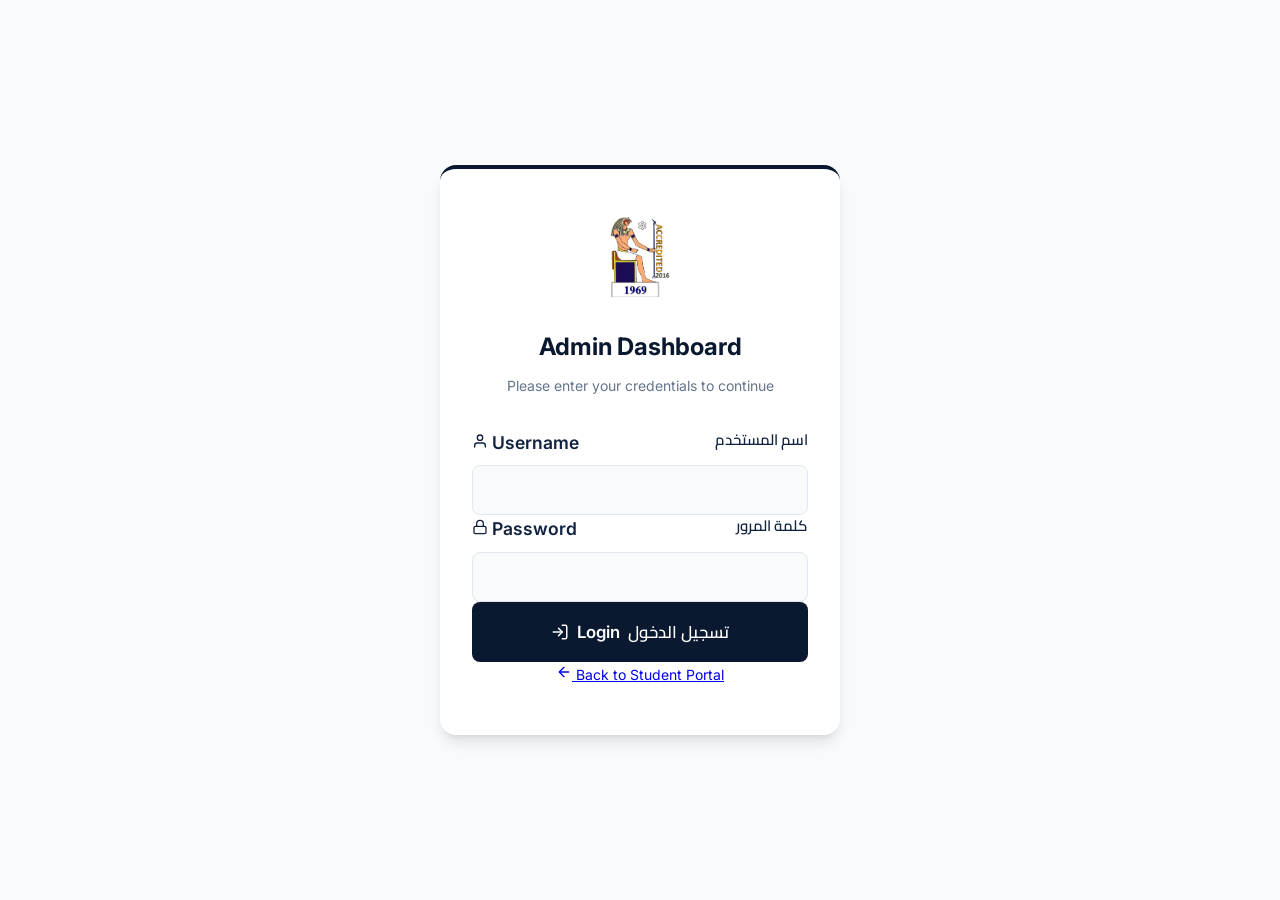
==== admin.html @ 2a8deb70 "upload project" ====
<!DOCTYPE html>
<html lang="en">
<head>
    <meta charset="UTF-8">
    <meta name="viewport" content="width=device-width, initial-scale=1.0">
    <title>Admin Dashboard - Exam Schedule System</title>
    <link href="css/bootstrap.min.css" rel="stylesheet">
    <link rel="stylesheet" href="css/style.css">
</head>
<body>
    <div class="admin-layout">
        <!-- Sidebar -->
        <aside class="admin-sidebar" id="sidebar">
            <div class="admin-sidebar-header">
                <a href="index.html" class="brand">
                    <img src="assets/logo.png" alt="Logo" class="brand-logo" style="height: 40px;" onerror="this.src='data:image/svg+xml,%3Csvg xmlns=\'http://www.w3.org/2000/svg\' width=\'40\' height=\'40\' viewBox=\'0 0 24 24\' fill=\'none\' stroke=\'white\' stroke-width=\'2\' stroke-linecap=\'round\' stroke-linejoin=\'round\'%3E%3Cpath d=\'M22 10v6M2 10l10-5 10 5-10 5z\'/%3E%3Cpath d=\'M6 12v5c3 3 9 3 12 0v-5\'/%3E%3C/svg%3E'">
                    <span class="brand-title">Admin Panel</span>
                </a>
            </div>
            <nav class="admin-nav">
                <a href="#" class="nav-item active" data-tab="manage">
                    <svg xmlns="http://www.w3.org/2000/svg" width="24" height="24" viewBox="0 0 24 24" fill="none" stroke="currentColor" stroke-width="2" stroke-linecap="round" stroke-linejoin="round"><rect x="3" y="3" width="7" height="7"></rect><rect x="14" y="3" width="7" height="7"></rect><rect x="14" y="14" width="7" height="7"></rect><rect x="3" y="14" width="7" height="7"></rect></svg>
                    Manage Schedules
                </a>
                <a href="#" class="nav-item" data-tab="import">
                    <svg xmlns="http://www.w3.org/2000/svg" width="24" height="24" viewBox="0 0 24 24" fill="none" stroke="currentColor" stroke-width="2" stroke-linecap="round" stroke-linejoin="round"><path d="M21 15v4a2 2 0 0 1-2 2H5a2 2 0 0 1-2-2v-4"></path><polyline points="17 8 12 3 7 8"></polyline><line x1="12" y1="3" x2="12" y2="15"></line></svg>
                    Import Data
                </a>
                <a href="index.html" class="nav-item" style="margin-top: auto;">
                    <svg xmlns="http://www.w3.org/2000/svg" width="24" height="24" viewBox="0 0 24 24" fill="none" stroke="currentColor" stroke-width="2" stroke-linecap="round" stroke-linejoin="round"><path d="M9 21H5a2 2 0 0 1-2-2V5a2 2 0 0 1 2-2h4"></path><polyline points="16 17 21 12 16 7"></polyline><line x1="21" y1="12" x2="9" y2="12"></line></svg>
                    Logout
                </a>
            </nav>
        </aside>

        <!-- Main Content -->
        <main class="admin-main">
            <header class="admin-header">
                <button class="menu-toggle" id="menu-toggle">
                    <svg xmlns="http://www.w3.org/2000/svg" width="24" height="24" viewBox="0 0 24 24" fill="none" stroke="currentColor" stroke-width="2" stroke-linecap="round" stroke-linejoin="round"><line x1="3" y1="12" x2="21" y2="12"></line><line x1="3" y1="6" x2="21" y2="6"></line><line x1="3" y1="18" x2="21" y2="18"></line></svg>
                </button>
                <div style="margin-left: auto; display: flex; align-items: center; gap: 1rem;">
                    <span style="font-weight: 500;">Welcome, Admin</span>
                    <div style="width: 40px; height: 40px; border-radius: 50%; background: var(--primary-blue); color: white; display: flex; align-items: center; justify-content: center; font-weight: bold;">A</div>
                </div>
            </header>

            <div class="admin-content">
                
                <!-- Manage Schedules View -->
                <div id="view-manage" class="view-section">
                    <div class="card">
                        <div class="card-header">
                            <h2 class="card-title">Exam Schedules</h2>
                            <button id="add-new-btn" class="btn btn-primary" style="width: auto;">
                                <svg xmlns="http://www.w3.org/2000/svg" width="18" height="18" viewBox="0 0 24 24" fill="none" stroke="currentColor" stroke-width="2" stroke-linecap="round" stroke-linejoin="round"><line x1="12" y1="5" x2="12" y2="19"></line><line x1="5" y1="12" x2="19" y2="12"></line></svg>
                                Add Subject
                            </button>
                        </div>
                        
                        <div class="admin-table-actions" style="margin-bottom: 1.5rem;">
                            <div class="search-box" style="flex: 1; max-width: 300px;">
                                <svg xmlns="http://www.w3.org/2000/svg" width="18" height="18" viewBox="0 0 24 24" fill="none" stroke="currentColor" stroke-width="2" stroke-linecap="round" stroke-linejoin="round"><circle cx="11" cy="11" r="8"></circle><line x1="21" y1="21" x2="16.65" y2="16.65"></line></svg>
                                <input type="text" id="search-input" class="form-input" placeholder="Search subjects...">
                            </div>
                            <select class="form-select" style="width: 200px;" id="filter-dept">
                                <option value="all">All Departments</option>
                                <option value="cs">Computer Science</option>
                                <option value="is">Information Systems</option>
                            </select>
                        </div>

                        <div class="table-wrapper">
                            <table id="admin-table">
                                <thead>
                                    <tr>
                                        <th>Subject Name</th>
                                        <th>Date</th>
                                        <th>Day</th>
                                        <th>Time</th>
                                        <th>Department</th>
                                        <th>Actions</th>
                                    </tr>
                                </thead>
                                <tbody id="admin-tbody">
                                    <!-- Populated by JS -->
                                </tbody>
                            </table>
                        </div>
                    </div>
                </div>

                <!-- Import Data View -->
                <div id="view-import" class="view-section" style="display: none;">
                    <div class="card">
                        <div class="card-header">
                            <h2 class="card-title">Import Schedule Data</h2>
                        </div>
                        <p style="color: var(--text-muted); margin-bottom: 2rem;">Upload a CSV or Excel file to batch import exam schedules. The system will automatically map headers to standard fields.</p>
                        
                        <div class="upload-area" id="upload-area">
                            <svg class="upload-icon" xmlns="http://www.w3.org/2000/svg" width="48" height="48" viewBox="0 0 24 24" fill="none" stroke="currentColor" stroke-width="2" stroke-linecap="round" stroke-linejoin="round"><path d="M21 15v4a2 2 0 0 1-2 2H5a2 2 0 0 1-2-2v-4"></path><polyline points="17 8 12 3 7 8"></polyline><line x1="12" y1="3" x2="12" y2="15"></line></svg>
                            <h3 class="upload-text">Click or drag file to this area to upload</h3>
                            <p class="upload-hint">Supported formats: .csv, .xlsx (Max size: 5MB)</p>
                            <input type="file" id="file-input" accept=".csv, .xlsx" style="display: none;">
                        </div>

                        <div id="import-preview" style="display: none; margin-top: 2rem;">
                            <h3 style="margin-bottom: 1rem; color: var(--primary-blue);">Preview Data</h3>
                            <div class="table-wrapper" style="margin-bottom: 1.5rem;">
                                <table style="font-size: 0.875rem;">
                                    <thead><tr><th>Subject</th><th>Date</th><th>Day</th><th>Time</th><th>Dept.</th><th>Reg.</th></tr></thead>
                                    <tbody id="preview-tbody"></tbody>
                                </table>
                            </div>
                            <div style="display: flex; gap: 1rem; justify-content: flex-end;">
                                <button class="btn btn-outline" id="cancel-import">Cancel</button>
                                <button class="btn btn-primary" id="confirm-import">Confirm Import</button>
                            </div>
                        </div>
                    </div>
                </div>

            </div>
        </main>
    </div>

    <!-- Add/Edit Modal -->
    <div class="modal-overlay" id="form-modal">
        <div class="modal-content">
            <div class="modal-header">
                <h3 id="modal-title">Add New Subject</h3>
                <button class="modal-close" id="close-form-modal">
                    <svg xmlns="http://www.w3.org/2000/svg" width="24" height="24" viewBox="0 0 24 24" fill="none" stroke="currentColor" stroke-width="2" stroke-linecap="round" stroke-linejoin="round"><line x1="18" y1="6" x2="6" y2="18"></line><line x1="6" y1="6" x2="18" y2="18"></line></svg>
                </button>
            </div>
            <div class="modal-body">
                <form id="subject-form">
                    <input type="hidden" id="subject-id">
                    <div class="row">
                        <div class="col-md-6 mb-3">
                            <label class="form-label d-flex align-items-center justify-content-between" for="subject-name">
                                <span>Course Name</span>
                                <span class="arabic text-muted" dir="rtl" style="font-size: 0.85em;">اسم المادة</span>
                            </label>
                            <input type="text" id="subject-name" class="form-input" placeholder="e.g. Mathematics" required>
                        </div>
                        <div class="col-md-6 mb-3">
                            <label class="form-label d-flex align-items-center justify-content-between" for="subject-code">
                                <span>Course Code</span>
                                <span class="arabic text-muted" dir="rtl" style="font-size: 0.85em;">كود المادة</span>
                            </label>
                            <input type="text" id="subject-code" class="form-input" placeholder="e.g. MTH101" required>
                        </div>
                    </div>
                    <div class="row">
                        <div class="col-md-6 mb-3">
                            <label class="form-label d-flex align-items-center justify-content-between" for="subject-date">
                                <span>Date</span>
                                <span class="arabic text-muted" dir="rtl" style="font-size: 0.85em;">التاريخ</span>
                            </label>
                            <input type="date" id="subject-date" class="form-input" required>
                        </div>
                        <div class="col-md-6 mb-3">
                            <label class="form-label d-flex align-items-center justify-content-between" for="subject-day">
                                <span>Day</span>
                                <span class="arabic text-muted" dir="rtl" style="font-size: 0.85em;">اليوم</span>
                            </label>
                            <select id="subject-day" class="form-select custom-select" required>
                                <option value="">Select Day...</option>
                                <option value="Saturday">Saturday</option>
                                <option value="Sunday">Sunday</option>
                                <option value="Monday">Monday</option>
                                <option value="Tuesday">Tuesday</option>
                                <option value="Wednesday">Wednesday</option>
                                <option value="Thursday">Thursday</option>
                            </select>
                        </div>
                    </div>
                    <div class="row">
                        <div class="col-md-6 mb-3">
                            <label class="form-label d-flex align-items-center justify-content-between" for="subject-dept">
                                <span>Department</span>
                                <span class="arabic text-muted" dir="rtl" style="font-size: 0.85em;">القسم</span>
                            </label>
                            <select id="subject-dept" class="form-select custom-select" required>
                                <option value="">Loading...</option>
                                <!-- Populated from API -->
                            </select>
                        </div>
                        <div class="col-md-6 mb-3">
                            <label class="form-label d-flex align-items-center justify-content-between" for="subject-reg">
                                <span>Regulation</span>
                                <span class="arabic text-muted" dir="rtl" style="font-size: 0.85em;">اللائحة</span>
                            </label>
                            <select id="subject-reg" class="form-select custom-select">
                                <option value="">Loading...</option>
                                <!-- Populated from API -->
                            </select>
                        </div>
                    </div>
                    <div class="modal-footer">
                        <button type="button" class="btn btn-outline" id="cancel-form">Cancel</button>
                        <button type="submit" class="btn btn-primary" id="save-subject">Save</button>
                    </div>
                </form>
            </div>
        </div>
    </div>

    <!-- Delete Confirmation Modal -->
    <div class="modal-overlay" id="delete-modal">
        <div class="modal-content" style="max-width: 400px;">
            <div class="modal-header" style="background-color: var(--danger);">
                <h3>Confirm Deletion</h3>
                <button class="modal-close" id="close-delete-modal">
                    <svg xmlns="http://www.w3.org/2000/svg" width="24" height="24" viewBox="0 0 24 24" fill="none" stroke="currentColor" stroke-width="2" stroke-linecap="round" stroke-linejoin="round"><line x1="18" y1="6" x2="6" y2="18"></line><line x1="6" y1="6" x2="18" y2="18"></line></svg>
                </button>
            </div>
            <div class="modal-body">
                <p>Are you sure you want to delete <strong id="delete-subject-name">this subject</strong>? This action cannot be undone.</p>
                <input type="hidden" id="delete-subject-id">
            </div>
            <div class="modal-footer">
                <button class="btn btn-outline" id="cancel-delete">Cancel</button>
                <button class="btn btn-danger" id="confirm-delete" style="background-color: var(--danger); color: white;">Delete</button>
            </div>
        </div>
    </div>

    <!-- Toast Container -->
    <div class="toast-container" id="toast-container"></div>

    <script src="js/bootstrap.bundle.min.js"></script>
    <script src="js/api.js"></script>
    <script src="js/admin.js"></script>
</body>
</html>
---- css/style.css ----
@import url('https://fonts.googleapis.com/css2?family=Inter:wght@300;400;500;600;700&display=swap');
@import url('https://fonts.googleapis.com/css2?family=Cairo:wght@400;600;700&display=swap'); /* For Arabic */

:root {
  /* Color Palette */
  --primary-blue: #0A192F;
  --secondary-blue: #112240;
  --light-blue: #233554;
  --accent-gold: #D4AF37;
  --accent-gold-hover: #F1C40F;
  --bg-color: #F8FAFC;
  --surface-white: #FFFFFF;
  --text-main: #1E293B;
  --text-muted: #64748B;
  --border-color: #E2E8F0;
  --danger: #EF4444;
  --success: #10B981;
  
  /* Typography */
  --font-en: 'Inter', sans-serif;
  --font-ar: 'Cairo', sans-serif;
  
  /* Shadows & Transitions */
  --shadow-sm: 0 1px 2px 0 rgb(0 0 0 / 0.05);
  --shadow-md: 0 4px 6px -1px rgb(0 0 0 / 0.1), 0 2px 4px -2px rgb(0 0 0 / 0.1);
  --shadow-lg: 0 10px 15px -3px rgb(0 0 0 / 0.1), 0 4px 6px -4px rgb(0 0 0 / 0.1);
  --transition-fast: 0.15s ease-in-out;
  --transition-normal: 0.3s ease-in-out;
}

* {
  margin: 0;
  padding: 0;
  box-sizing: border-box;
}

body {
  font-family: var(--font-en);
  background-color: var(--bg-color);
  color: var(--text-main);
  line-height: 1.6;
  -webkit-font-smoothing: antialiased;
}

/* Arabic Typography Support */
[lang="ar"], .arabic {
  font-family: var(--font-ar);
}

/* --- Layout & Containers --- */
.container {
  max-width: 1200px;
  margin: 0 auto;
  padding: 0 1.5rem;
}

.page-wrapper {
  display: flex;
  min-height: 100vh;
  flex-direction: column;
}

/* --- Header & Branding --- */
.site-header {
  background-color: var(--surface-white);
  box-shadow: var(--shadow-md);
  padding: 1rem 0;
  position: sticky;
  top: 0;
  z-index: 100;
  border-bottom: 2px solid var(--accent-gold);
}

.header-content {
  display: flex;
  align-items: center;
  justify-content: space-between;
}

.brand {
  display: flex;
  align-items: center;
  gap: 1rem;
  text-decoration: none;
}

.brand-logo {
  height: 60px;
  width: auto;
}

@media (min-width: 768px) {
  .brand-logo {
    height: 80px;
  }
}

.brand-text {
  display: flex;
  flex-direction: column;
}

.brand-title {
  color: var(--primary-blue);
  font-weight: 700;
  font-size: 1.25rem;
  letter-spacing: -0.025em;
}

.brand-subtitle {
  color: var(--accent-gold);
  font-size: 0.875rem;
  font-weight: 600;
  text-transform: uppercase;
  letter-spacing: 0.05em;
}

/* --- Filters Section --- */
.filter-section {
  background: var(--surface-white);
  border-radius: 1rem;
  padding: 1.5rem;
  margin: 1.5rem 0;
  box-shadow: var(--shadow-lg);
  border-top: 4px solid var(--primary-blue);
  animation: slideDown 0.5s ease-out;
}

@media (min-width: 768px) {
  .filter-section {
    padding: 3rem;
    margin: 3rem 0;
  }
}



.form-label {
  font-weight: 600;
  color: var(--secondary-blue);
  font-size: 1.1rem;
  display: flex;
  justify-content: space-between;
  flex-wrap: wrap;
  gap: 0.5rem 1rem;
  margin-bottom: 0.5rem;
}

.form-select, .form-input {
  width: 100%;
  padding: 0.875rem 1.25rem;
  border: 1px solid var(--border-color);
  border-radius: 0.5rem;
  font-size: 1.05rem;
  font-family: inherit;
  color: var(--text-main);
  background-color: var(--bg-color);
  transition: border-color var(--transition-fast), box-shadow var(--transition-fast);
}

.form-select {
  appearance: none;
  background-image: url("data:image/svg+xml,%3Csvg xmlns='http://www.w3.org/2000/svg' fill='none' viewBox='0 0 24 24' stroke='%2364748B'%3E%3Cpath stroke-linecap='round' stroke-linejoin='round' stroke-width='2' d='M19 9l-7 7-7-7'%3E%3C/path%3E%3C/svg%3E");
  background-repeat: no-repeat;
  background-position: right 1rem center;
  background-size: 1.2em;
}

/* Fix for date picker icon on Windows/Chrome */
input[type="date"].form-input {
  position: relative;
}
input[type="date"].form-input::-webkit-calendar-picker-indicator {
  cursor: pointer;
  opacity: 0.6;
  transition: opacity 0.2s;
}
input[type="date"].form-input::-webkit-calendar-picker-indicator:hover {
  opacity: 1;
}

.form-select:focus, .form-input:focus {
  outline: none;
  border-color: var(--primary-blue);
  box-shadow: 0 0 0 3px rgba(10, 25, 47, 0.1);
}

.btn {
  display: inline-flex;
  align-items: center;
  justify-content: center;
  gap: 0.5rem;
  padding: 0.875rem 1.75rem;
  font-size: 1.05rem;
  font-weight: 600;
  border-radius: 0.5rem;
  border: none;
  cursor: pointer;
  transition: all var(--transition-normal);
  font-family: inherit;
}

.btn-primary {
  background-color: var(--primary-blue);
  color: white;
  width: 100%;
}

.btn-primary:hover {
  background-color: var(--secondary-blue);
  transform: translateY(-2px);
  box-shadow: 0 4px 12px rgba(10, 25, 47, 0.2);
}

.btn-accent {
  background-color: var(--accent-gold);
  color: var(--primary-blue);
}

.btn-accent:hover {
  background-color: var(--accent-gold-hover);
  transform: translateY(-2px);
  box-shadow: 0 4px 12px rgba(212, 175, 55, 0.3);
}

.btn-outline {
  background-color: transparent;
  border: 1px solid var(--border-color);
  color: var(--text-main);
}

.btn-outline:hover {
  border-color: var(--primary-blue);
  color: var(--primary-blue);
  background-color: rgba(10, 25, 47, 0.05);
}

.btn-danger {
  background-color: rgba(239, 68, 68, 0.1);
  color: var(--danger);
}

.btn-danger:hover {
  background-color: var(--danger);
  color: white;
}

/* --- Schedule Table --- */
.schedule-container {
  background: var(--surface-white);
  border-radius: 1rem;
  box-shadow: var(--shadow-md);
  overflow: hidden;
  margin-bottom: 3rem;
  opacity: 0;
  transform: translateY(20px);
  transition: opacity 0.5s ease-out, transform 0.5s ease-out;
}

.schedule-container.visible {
  opacity: 1;
  transform: translateY(0);
}

.table-wrapper {
  overflow-x: auto;
}

table {
  width: 100%;
  border-collapse: collapse;
  text-align: left;
}

th {
  background-color: var(--primary-blue);
  color: white;
  font-weight: 600;
  padding: 1.25rem 1.5rem;
  position: sticky;
  top: 0;
  z-index: 10;
  white-space: nowrap;
}

td {
  padding: 1.25rem 1.5rem;
  border-bottom: 1px solid var(--border-color);
  color: var(--text-main);
}

tr {
  transition: background-color var(--transition-fast);
}

tbody tr:hover {
  background-color: rgba(212, 175, 55, 0.05);
}

.subject-name {
  font-weight: 600;
  color: var(--primary-blue);
}

.time-badge {
  background-color: rgba(10, 25, 47, 0.1);
  color: var(--primary-blue);
  padding: 0.25rem 0.75rem;
  border-radius: 9999px;
  font-size: 0.875rem;
  font-weight: 500;
  display: inline-block;
}

.hall-badge {
  background-color: rgba(212, 175, 55, 0.15);
  color: #927519;
  padding: 0.25rem 0.75rem;
  border-radius: 0.25rem;
  font-size: 0.875rem;
  font-weight: 600;
}

/* --- States --- */
.empty-state {
  display: flex;
  flex-direction: column;
  align-items: center;
  justify-content: center;
  padding: 4rem 2rem;
  text-align: center;
  color: var(--text-muted);
}

.empty-state svg {
  width: 64px;
  height: 64px;
  margin-bottom: 1rem;
  color: var(--border-color);
}

.empty-state h3 {
  color: var(--primary-blue);
  margin-bottom: 0.5rem;
}

.loader {
  display: none;
  border: 3px solid rgba(10, 25, 47, 0.1);
  border-radius: 50%;
  border-top: 3px solid var(--accent-gold);
  width: 40px;
  height: 40px;
  animation: spin 1s linear infinite;
  margin: 4rem auto;
}

@keyframes spin {
  0% { transform: rotate(0deg); }
  100% { transform: rotate(360deg); }
}

@keyframes slideDown {
  from { opacity: 0; transform: translateY(-20px); }
  to { opacity: 1; transform: translateY(0); }
}

/* --- Mobile Table (Stacked Cards) --- */
@media (max-width: 768px) {
  table, thead, tbody, th, td, tr {
    display: block;
  }
  
  thead tr {
    position: absolute;
    top: -9999px;
    left: -9999px;
  }
  
  tr {
    border: 1px solid var(--border-color);
    border-radius: 0.5rem;
    margin: 1rem;
    padding: 0.5rem;
    background: var(--surface-white);
    box-shadow: var(--shadow-sm);
  }
  
  td {
    border: none;
    border-bottom: 1px solid var(--bg-color);
    position: relative;
    padding-left: 40%;
    text-align: right;
  }
  
  td:before {
    position: absolute;
    top: 1.25rem;
    left: 1rem;
    width: 35%;
    padding-right: 10px;
    white-space: nowrap;
    text-align: left;
    font-weight: 600;
    color: var(--text-muted);
    content: attr(data-label);
  }
  
  .subject-name, .time-badge, .hall-badge {
    display: inline-block;
  }
}

/* --- Admin Layout --- */
.admin-layout {
  display: flex;
  min-height: 100vh;
  background-color: var(--bg-color);
}

.admin-sidebar {
  width: 280px;
  background-color: var(--primary-blue);
  color: white;
  display: flex;
  flex-direction: column;
  box-shadow: var(--shadow-lg);
  z-index: 20;
  transition: transform var(--transition-normal);
}

.admin-sidebar .brand-title {
  color: white;
}

.admin-sidebar-header {
  padding: 1.5rem;
  border-bottom: 1px solid rgba(255, 255, 255, 0.1);
}

.admin-nav {
  flex: 1;
  padding: 1.5rem 0;
}

.nav-item {
  display: flex;
  align-items: center;
  gap: 1rem;
  padding: 1rem 1.5rem;
  color: rgba(255, 255, 255, 0.7);
  text-decoration: none;
  font-weight: 500;
  transition: all var(--transition-fast);
}

.nav-item:hover, .nav-item.active {
  background-color: rgba(255, 255, 255, 0.1);
  color: white;
  border-left: 4px solid var(--accent-gold);
}

.nav-item svg {
  width: 20px;
  height: 20px;
}

.admin-main {
  flex: 1;
  display: flex;
  flex-direction: column;
  overflow: hidden;
}

.admin-header {
  background-color: var(--surface-white);
  padding: 1rem 2rem;
  display: flex;
  align-items: center;
  justify-content: space-between;
  box-shadow: var(--shadow-sm);
  z-index: 10;
}

.admin-content {
  padding: 2rem;
  overflow-y: auto;
  flex: 1;
}

.card {
  background: var(--surface-white);
  border-radius: 1rem;
  box-shadow: var(--shadow-md);
  padding: 1.5rem;
  margin-bottom: 2rem;
}

.card-header {
  display: flex;
  justify-content: space-between;
  align-items: center;
  margin-bottom: 1.5rem;
  padding-bottom: 1rem;
  border-bottom: 1px solid var(--border-color);
}

.card-title {
  color: var(--primary-blue);
  font-size: 1.25rem;
}

.admin-table-actions {
  display: flex;
  gap: 1rem;
  align-items: center;
}

.search-box {
  position: relative;
}

.search-box svg {
  position: absolute;
  left: 1rem;
  top: 50%;
  transform: translateY(-50%);
  color: var(--text-muted);
}

.search-box input {
  padding-left: 2.5rem;
}

.action-btns {
  display: flex;
  gap: 0.5rem;
}

.icon-btn {
  background: none;
  border: none;
  cursor: pointer;
  padding: 0.5rem;
  border-radius: 0.25rem;
  color: var(--text-muted);
  transition: all var(--transition-fast);
}

.icon-btn:hover {
  background-color: var(--bg-color);
  color: var(--primary-blue);
}

.icon-btn.delete:hover {
  color: var(--danger);
  background-color: rgba(239, 68, 68, 0.1);
}

/* Modals */
.modal-overlay {
  position: fixed;
  top: 0;
  left: 0;
  right: 0;
  bottom: 0;
  background-color: rgba(10, 25, 47, 0.5);
  display: flex;
  align-items: center;
  justify-content: center;
  z-index: 1000;
  visibility: hidden;
  opacity: 0;
  transition: opacity var(--transition-normal), visibility 0s linear 0.3s;
  backdrop-filter: blur(4px);
}

.modal-overlay.active {
  visibility: visible;
  opacity: 1;
  transition: opacity var(--transition-normal), visibility 0s linear 0s;
}

.modal-content {
  background: var(--surface-white);
  border-radius: 1rem;
  width: 100%;
  max-width: 500px;
  box-shadow: var(--shadow-lg);
  transform: translateY(20px);
  transition: transform var(--transition-normal);
  overflow: hidden;
}

.modal-overlay.active .modal-content {
  transform: translateY(0);
}

.modal-header {
  padding: 1.5rem;
  border-bottom: 1px solid var(--border-color);
  display: flex;
  justify-content: space-between;
  align-items: center;
  background-color: var(--primary-blue);
  color: white;
}

.modal-header h3 {
  margin: 0;
}

.modal-close {
  background: none;
  border: none;
  color: rgba(255,255,255,0.7);
  cursor: pointer;
  transition: color var(--transition-fast);
}

.modal-close:hover {
  color: white;
}

.modal-body {
  padding: 1.5rem;
}

.modal-footer {
  padding: 1.5rem;
  border-top: 1px solid var(--border-color);
  display: flex;
  justify-content: flex-end;
  gap: 1rem;
  background-color: var(--bg-color);
}

/* File Upload */
.upload-area {
  border: 2px dashed var(--border-color);
  border-radius: 0.5rem;
  padding: 3rem 2rem;
  text-align: center;
  cursor: pointer;
  transition: all var(--transition-fast);
  background-color: var(--bg-color);
}

.upload-area:hover, .upload-area.dragover {
  border-color: var(--primary-blue);
  background-color: rgba(10, 25, 47, 0.02);
}

.upload-icon {
  color: var(--accent-gold);
  margin-bottom: 1rem;
}

.upload-text {
  color: var(--text-main);
  font-weight: 500;
  margin-bottom: 0.5rem;
}

.upload-hint {
  color: var(--text-muted);
  font-size: 0.875rem;
}

/* Toast Notifications */
.toast-container {
  position: fixed;
  bottom: 2rem;
  right: 2rem;
  z-index: 1100;
  display: flex;
  flex-direction: column;
  gap: 1rem;
}

.toast {
  background: var(--surface-white);
  border-left: 4px solid var(--success);
  box-shadow: var(--shadow-lg);
  padding: 1rem 1.5rem;
  border-radius: 0.5rem;
  display: flex;
  align-items: center;
  gap: 1rem;
  transform: translateX(120%);
  transition: transform 0.3s cubic-bezier(0.68, -0.55, 0.265, 1.55);
}

.toast.show {
  transform: translateX(0);
}

.toast.error {
  border-left-color: var(--danger);
}

/* Mobile Sidebar Toggle */
.menu-toggle {
  display: none;
  background: none;
  border: none;
  color: var(--primary-blue);
  cursor: pointer;
}

@media (max-width: 1024px) {
  .admin-sidebar {
    position: fixed;
    height: 100vh;
    transform: translateX(-100%);
  }
  
  .admin-sidebar.open {
    transform: translateX(0);
  }
  
  .menu-toggle {
    display: block;
  }
}
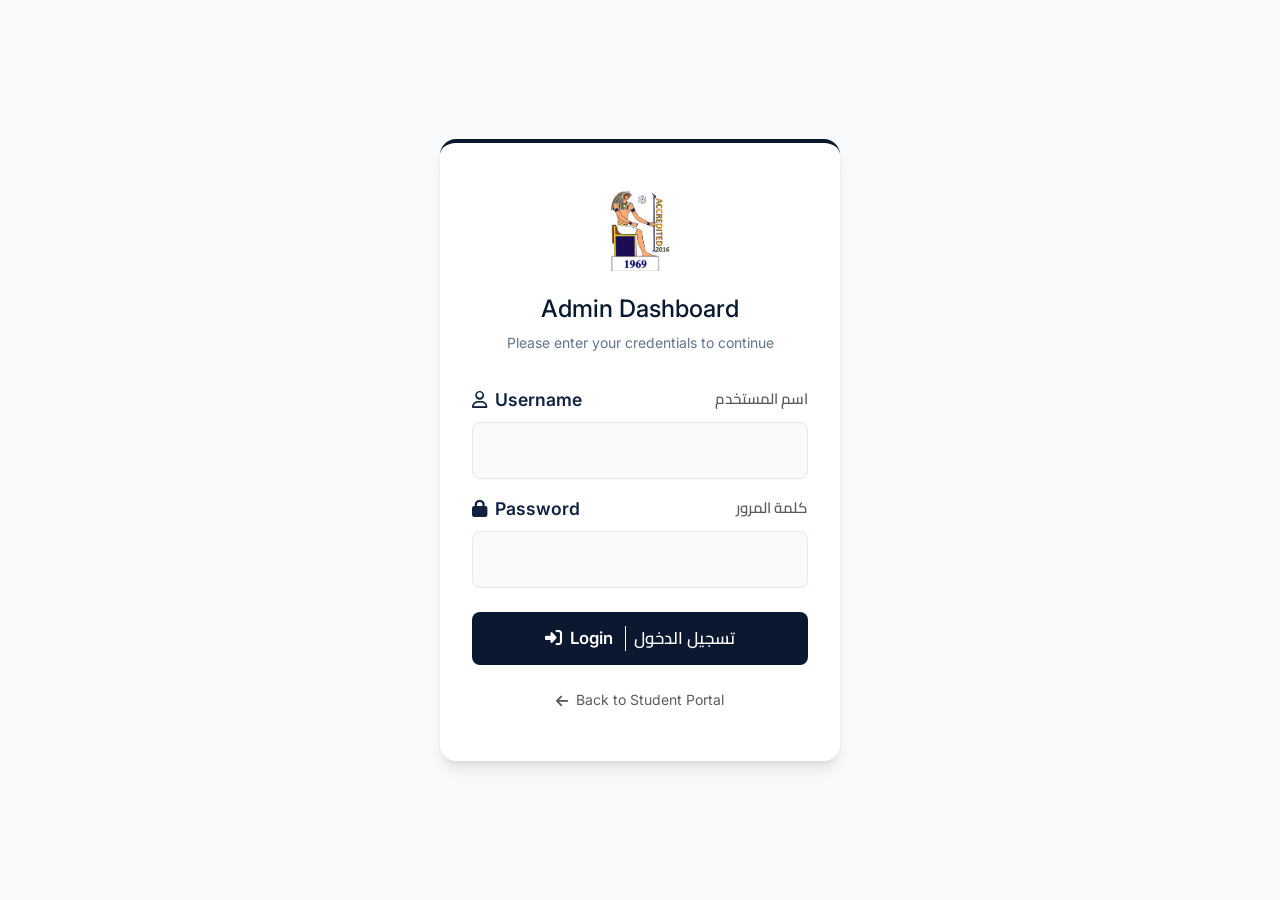
==== commit 7bdee53e: "add icons" ====
--- a/admin.html
+++ b/admin.html
@@ -5,7 +5,11 @@
     <meta name="viewport" content="width=device-width, initial-scale=1.0">
     <title>Admin Dashboard - Exam Schedule System</title>
     <link href="css/bootstrap.min.css" rel="stylesheet">
+    <link rel="stylesheet" href="https://cdnjs.cloudflare.com/ajax/libs/font-awesome/6.5.1/css/all.min.css">
     <link rel="stylesheet" href="css/style.css">
+    <link rel="icon" type="image/png" href="assets/logo.png">
+    <!-- SheetJS for Excel/CSV parsing -->
+    <script src="https://cdn.sheetjs.com/xlsx-0.20.2/package/dist/xlsx.full.min.js"></script>
 </head>
 <body>
     <div class="admin-layout">
@@ -19,15 +23,15 @@
             </div>
             <nav class="admin-nav">
                 <a href="#" class="nav-item active" data-tab="manage">
-                    <svg xmlns="http://www.w3.org/2000/svg" width="24" height="24" viewBox="0 0 24 24" fill="none" stroke="currentColor" stroke-width="2" stroke-linecap="round" stroke-linejoin="round"><rect x="3" y="3" width="7" height="7"></rect><rect x="14" y="3" width="7" height="7"></rect><rect x="14" y="14" width="7" height="7"></rect><rect x="3" y="14" width="7" height="7"></rect></svg>
+                    <i class="fa-solid fa-table-cells-large"></i>
                     Manage Schedules
                 </a>
                 <a href="#" class="nav-item" data-tab="import">
-                    <svg xmlns="http://www.w3.org/2000/svg" width="24" height="24" viewBox="0 0 24 24" fill="none" stroke="currentColor" stroke-width="2" stroke-linecap="round" stroke-linejoin="round"><path d="M21 15v4a2 2 0 0 1-2 2H5a2 2 0 0 1-2-2v-4"></path><polyline points="17 8 12 3 7 8"></polyline><line x1="12" y1="3" x2="12" y2="15"></line></svg>
+                    <i class="fa-solid fa-file-import"></i>
                     Import Data
                 </a>
                 <a href="index.html" class="nav-item" style="margin-top: auto;">
-                    <svg xmlns="http://www.w3.org/2000/svg" width="24" height="24" viewBox="0 0 24 24" fill="none" stroke="currentColor" stroke-width="2" stroke-linecap="round" stroke-linejoin="round"><path d="M9 21H5a2 2 0 0 1-2-2V5a2 2 0 0 1 2-2h4"></path><polyline points="16 17 21 12 16 7"></polyline><line x1="21" y1="12" x2="9" y2="12"></line></svg>
+                    <i class="fa-solid fa-right-from-bracket"></i>
                     Logout
                 </a>
             </nav>
@@ -37,7 +41,7 @@
         <main class="admin-main">
             <header class="admin-header">
                 <button class="menu-toggle" id="menu-toggle">
-                    <svg xmlns="http://www.w3.org/2000/svg" width="24" height="24" viewBox="0 0 24 24" fill="none" stroke="currentColor" stroke-width="2" stroke-linecap="round" stroke-linejoin="round"><line x1="3" y1="12" x2="21" y2="12"></line><line x1="3" y1="6" x2="21" y2="6"></line><line x1="3" y1="18" x2="21" y2="18"></line></svg>
+                    <i class="fa-solid fa-bars" style="font-size: 1.5rem;"></i>
                 </button>
                 <div style="margin-left: auto; display: flex; align-items: center; gap: 1rem;">
                     <span style="font-weight: 500;">Welcome, Admin</span>
@@ -53,20 +57,31 @@
                         <div class="card-header">
                             <h2 class="card-title">Exam Schedules</h2>
                             <button id="add-new-btn" class="btn btn-primary" style="width: auto;">
-                                <svg xmlns="http://www.w3.org/2000/svg" width="18" height="18" viewBox="0 0 24 24" fill="none" stroke="currentColor" stroke-width="2" stroke-linecap="round" stroke-linejoin="round"><line x1="12" y1="5" x2="12" y2="19"></line><line x1="5" y1="12" x2="19" y2="12"></line></svg>
+                                <i class="fa-solid fa-plus"></i>
                                 Add Subject
                             </button>
                         </div>
                         
-                        <div class="admin-table-actions" style="margin-bottom: 1.5rem;">
-                            <div class="search-box" style="flex: 1; max-width: 300px;">
-                                <svg xmlns="http://www.w3.org/2000/svg" width="18" height="18" viewBox="0 0 24 24" fill="none" stroke="currentColor" stroke-width="2" stroke-linecap="round" stroke-linejoin="round"><circle cx="11" cy="11" r="8"></circle><line x1="21" y1="21" x2="16.65" y2="16.65"></line></svg>
+                        <div class="admin-table-actions" style="margin-bottom: 1.5rem; flex-wrap: wrap; gap: 0.75rem;">
+                            <!-- Search -->
+                            <div class="search-box" style="flex: 1; min-width: 180px; max-width: 260px;">
+                                <i class="fa-solid fa-magnifying-glass" style="position: absolute; left: 1rem; top: 50%; transform: translateY(-50%); color: var(--text-muted);"></i>
                                 <input type="text" id="search-input" class="form-input" placeholder="Search subjects...">
                             </div>
-                            <select class="form-select" style="width: 200px;" id="filter-dept">
-                                <option value="all">All Departments</option>
-                                <option value="cs">Computer Science</option>
-                                <option value="is">Information Systems</option>
+
+                            <!-- Filter: Regulation -->
+                            <select class="form-select" style="min-width: 160px; max-width: 200px;" id="filter-reg">
+                                <option value="all">كل اللوائح</option>
+                            </select>
+
+                            <!-- Filter: Level -->
+                            <select class="form-select" style="min-width: 150px; max-width: 190px;" id="filter-level" disabled>
+                                <option value="all">كل المستويات</option>
+                            </select>
+
+                            <!-- Filter: Department/Section -->
+                            <select class="form-select" style="min-width: 160px; max-width: 210px;" id="filter-dept" disabled>
+                                <option value="all">كل الأقسام</option>
                             </select>
                         </div>
 
@@ -94,28 +109,70 @@
                 <div id="view-import" class="view-section" style="display: none;">
                     <div class="card">
                         <div class="card-header">
-                            <h2 class="card-title">Import Schedule Data</h2>
-                        </div>
-                        <p style="color: var(--text-muted); margin-bottom: 2rem;">Upload a CSV or Excel file to batch import exam schedules. The system will automatically map headers to standard fields.</p>
-                        
+                            <h2 class="card-title">استيراد جدول الامتحانات</h2>
+                        </div>
+
+                        <!-- Instructions -->
+                        <div style="background: #f0f9ff; border: 1px solid #bae6fd; border-radius: 8px; padding: 1rem 1.25rem; margin-bottom: 1.5rem; font-size: 0.9rem;">
+                            <strong style="color: var(--primary-blue);">المطلوب في ملف الإكسل (بالترتيب):</strong>
+                            <div style="display: flex; flex-wrap: wrap; gap: 0.4rem; margin-top: 0.6rem;">
+                                <span style="background:#0A192F; color:#fff; padding: 2px 8px; border-radius:4px; font-size:0.8rem;">A: اللائحة</span>
+                                <span style="background:#0A192F; color:#fff; padding: 2px 8px; border-radius:4px; font-size:0.8rem;">B: البرنامج (اختياري)</span>
+                                <span style="background:#0A192F; color:#fff; padding: 2px 8px; border-radius:4px; font-size:0.8rem;">C: المستوى</span>
+                                <span style="background:#0A192F; color:#fff; padding: 2px 8px; border-radius:4px; font-size:0.8rem;">D: الشعبة</span>
+                                <span style="background:#0A192F; color:#fff; padding: 2px 8px; border-radius:4px; font-size:0.8rem;">E: اسم المقرر</span>
+                                <span style="background:#0A192F; color:#fff; padding: 2px 8px; border-radius:4px; font-size:0.8rem;">F: كود المقرر</span>
+                                <span style="background:#0A192F; color:#fff; padding: 2px 8px; border-radius:4px; font-size:0.8rem;">G: اليوم</span>
+                                <span style="background:#0A192F; color:#fff; padding: 2px 8px; border-radius:4px; font-size:0.8rem;">H: التاريخ</span>
+                                <span style="background:#0A192F; color:#fff; padding: 2px 8px; border-radius:4px; font-size:0.8rem;">I: الوقت</span>
+                            </div>
+                        </div>
+
+                        <!-- Upload Area -->
                         <div class="upload-area" id="upload-area">
-                            <svg class="upload-icon" xmlns="http://www.w3.org/2000/svg" width="48" height="48" viewBox="0 0 24 24" fill="none" stroke="currentColor" stroke-width="2" stroke-linecap="round" stroke-linejoin="round"><path d="M21 15v4a2 2 0 0 1-2 2H5a2 2 0 0 1-2-2v-4"></path><polyline points="17 8 12 3 7 8"></polyline><line x1="12" y1="3" x2="12" y2="15"></line></svg>
-                            <h3 class="upload-text">Click or drag file to this area to upload</h3>
-                            <p class="upload-hint">Supported formats: .csv, .xlsx (Max size: 5MB)</p>
-                            <input type="file" id="file-input" accept=".csv, .xlsx" style="display: none;">
-                        </div>
-
+                            <i class="fa-solid fa-cloud-arrow-up upload-icon" style="font-size: 3rem;"></i>
+                            <h3 class="upload-text">اضغط أو اسحب ملف Excel هنا</h3>
+                            <p class="upload-hint">الصيغ المدعومة: .xlsx, .xls, .csv (الحد الأقصى: 5MB)</p>
+                            <input type="file" id="file-input" accept=".xlsx,.xls,.csv" style="display: none;">
+                        </div>
+
+                        <!-- Progress Bar (hidden by default) -->
+                        <div id="import-progress" style="display:none; margin-top: 1.5rem;">
+                            <div style="display:flex; justify-content:space-between; margin-bottom:0.4rem;">
+                                <span id="progress-label" style="font-size:0.9rem; color:var(--text-muted);">جاري الاستيراد...</span>
+                                <span id="progress-count" style="font-size:0.9rem; font-weight:600;">0 / 0</span>
+                            </div>
+                            <div style="background:#e2e8f0; border-radius:999px; height:10px; overflow:hidden;">
+                                <div id="progress-bar" style="height:100%; width:0%; background: var(--accent-gold); transition: width 0.3s;"></div>
+                            </div>
+                            <p id="progress-errors" style="margin-top:0.75rem; font-size:0.85rem; color:var(--danger);"></p>
+                        </div>
+
+                        <!-- Preview Table -->
                         <div id="import-preview" style="display: none; margin-top: 2rem;">
-                            <h3 style="margin-bottom: 1rem; color: var(--primary-blue);">Preview Data</h3>
-                            <div class="table-wrapper" style="margin-bottom: 1.5rem;">
-                                <table style="font-size: 0.875rem;">
-                                    <thead><tr><th>Subject</th><th>Date</th><th>Day</th><th>Time</th><th>Dept.</th><th>Reg.</th></tr></thead>
+                            <div style="display:flex; justify-content:space-between; align-items:center; margin-bottom:1rem;">
+                                <h3 style="color: var(--primary-blue); margin:0;">معاينة البيانات</h3>
+                                <span id="preview-count" style="background:#e2e8f0; padding:4px 12px; border-radius:999px; font-size:0.85rem;"></span>
+                            </div>
+                            <div class="table-wrapper" style="margin-bottom: 1.5rem; max-height: 400px; overflow-y: auto;">
+                                <table style="font-size: 0.85rem;">
+                                    <thead>
+                                        <tr>
+                                            <th>#</th>
+                                            <th>اسم المادة</th>
+                                            <th>الكود</th>
+                                            <th>اليوم</th>
+                                            <th>التاريخ</th>
+                                            <th>الشعبة</th>
+                                            <th>الحالة</th>
+                                        </tr>
+                                    </thead>
                                     <tbody id="preview-tbody"></tbody>
                                 </table>
                             </div>
                             <div style="display: flex; gap: 1rem; justify-content: flex-end;">
-                                <button class="btn btn-outline" id="cancel-import">Cancel</button>
-                                <button class="btn btn-primary" id="confirm-import">Confirm Import</button>
+                                <button class="btn btn-outline" id="cancel-import">إلغاء</button>
+                                <button class="btn btn-primary" id="confirm-import">✅ تأكيد الاستيراد</button>
                             </div>
                         </div>
                     </div>
@@ -131,7 +188,7 @@
             <div class="modal-header">
                 <h3 id="modal-title">Add New Subject</h3>
                 <button class="modal-close" id="close-form-modal">
-                    <svg xmlns="http://www.w3.org/2000/svg" width="24" height="24" viewBox="0 0 24 24" fill="none" stroke="currentColor" stroke-width="2" stroke-linecap="round" stroke-linejoin="round"><line x1="18" y1="6" x2="6" y2="18"></line><line x1="6" y1="6" x2="18" y2="18"></line></svg>
+                    <i class="fa-solid fa-xmark" style="font-size: 1.5rem;"></i>
                 </button>
             </div>
             <div class="modal-body">
@@ -214,7 +271,7 @@
             <div class="modal-header" style="background-color: var(--danger);">
                 <h3>Confirm Deletion</h3>
                 <button class="modal-close" id="close-delete-modal">
-                    <svg xmlns="http://www.w3.org/2000/svg" width="24" height="24" viewBox="0 0 24 24" fill="none" stroke="currentColor" stroke-width="2" stroke-linecap="round" stroke-linejoin="round"><line x1="18" y1="6" x2="6" y2="18"></line><line x1="6" y1="6" x2="18" y2="18"></line></svg>
+                    <i class="fa-solid fa-xmark" style="font-size: 1.5rem;"></i>
                 </button>
             </div>
             <div class="modal-body">
--- a/css/style.css
+++ b/css/style.css
@@ -16,7 +16,6 @@
   --danger: #EF4444;
   --success: #10B981;
   
-  /* Typography */
   --font-en: 'Inter', sans-serif;
   --font-ar: 'Cairo', sans-serif;
   
@@ -69,6 +68,13 @@
   top: 0;
   z-index: 100;
   border-bottom: 2px solid var(--accent-gold);
+}
+
+/* On mobile: header scrolls with page (not sticky) */
+@media (max-width: 767px) {
+  .site-header {
+    position: static;
+  }
 }
 
 .header-content {
